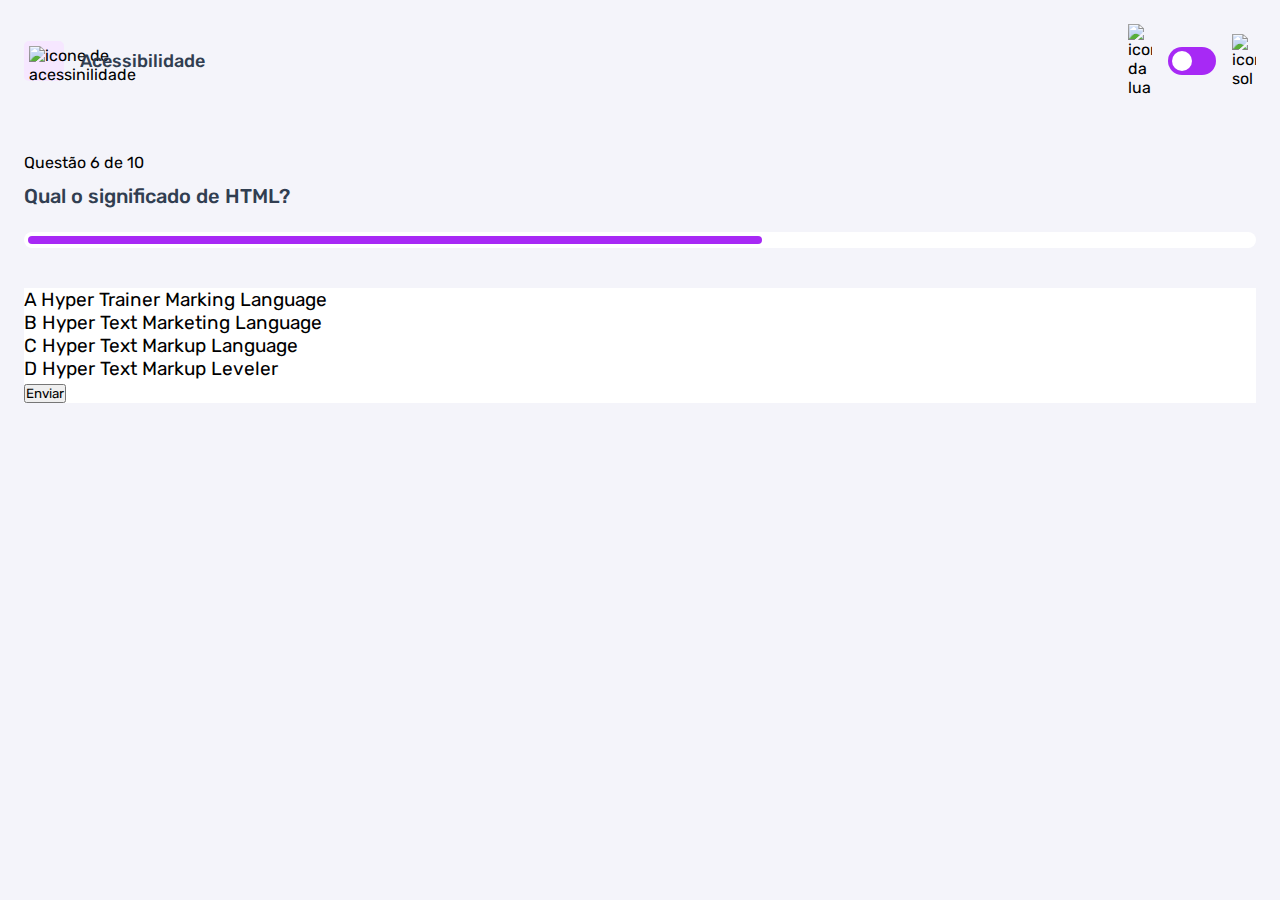
==== pages/quiz/quiz.html @ 9c6c68ba "estilização da pagina do quiz na metade" ====
<!DOCTYPE html>
<html lang="en">
<head>
    <meta charset="UTF-8">
    <meta name="viewport" content="width=device-width, initial-scale=1.0">
    <link rel="preconnect" href="https://fonts.googleapis.com">
    <link rel="preconnect" href="https://fonts.gstatic.com" crossorigin>
    <link href="https://fonts.googleapis.com/css2?family=Inter:wght@100..900&family=Rubik:ital,wght@0,300..900;1,300..900&display=swap" rel="stylesheet">
    <title>Quiz App</title>
    <link rel="stylesheet" href="quiz..css">
</head>
<body>
    <header>

        <div class="assunto">
            <div class="assunto_icone">
                <img src="../../assets/images/icon-accessibility.svg" alt="icone de acessinilidade">
            </div>

            <h1>Acessibilidade</h1>
        </div>

        <div class="tema">
            <img src="../../assets/images/icon-sun-dark.svg" alt="icon da lua">
            <button>
                <div></div>
            </button>
            <img src="../../assets/images/icon-moon-dark.svg" alt="icon sol">
        </div>
    </header>

    <main>
        <section class="pergunta"
            <p>Questão 6 de 10</p>

            <h2>Qual o significado de HTML?</h2>

            <div class="barra_progresso">
                <div></div>

            </div>
        </section>

        <section class="alternativas">
            <form action="">

                <label>

               <label for="Alternativa_a">
                 <input type="radio" id="alternativa_a">

                 <div>
                    <span>A</span>
                    Hyper Trainer Marking Language
                 </div>
               </label>

               <label for="alternativa_b">
                <input type="radio" id="alternativa_b">

                    <div>
                        <span>B</span>
                        Hyper Text Marketing Language
                    </div>
               </label>

                <label for="alternativa_c">
                    <input type="radio" id="alternativa_c">

                    <div>
                        <span>C</span>
                        Hyper Text Markup Language
                    </div>
                </label>

                <label for="alternativa_d">
                    <input type="radio" id="alternativa_d">

                    <div>
                        <span>D</span>
                        Hyper Text Markup Leveler
                    </div>
                </label>
            </form>

            <button>Enviar</button>
            
        </section>
    </main>
    
</body>
</html>
---- pages/quiz/quiz..css ----
*{
    margin: 0;
    padding: 0;
    box-sizing: border-box;
    font-family: "Rubik", sans-serif;
    -webkit-font-smoothing: antialiased;
}

:root {
    --bg-color: #f4f4fa;
    --purple: #a729f5;
    --prime-text-color: #313e51;
    --secondary-text-color: #626c7f;
    --button-bg: #fff;
    --shadow: 0px 16px 40px 0px rgba(143, 160, 193, 0.14);
    --bg-html: #fff1e9;
    --bg-css: #e0fdef;
    --bg-javascript: #ebf0ff;
    --bg-accessibility: #f6e7ff;
    --white: #fff;
    --bg-mobile:url(/assets/images/pattern-background-mobile-light.svg);
    --bg-desktop:url(/assets/images/pattern-background-desktop-light.svg);
}

body.escuro {
    --bg-color: #313e51;
    --bg-mobile: url(/assets/images/pattern-background-mobile-dark.svg);
    --bg-desktop: url(/assets/images/pattern-background-desktop-dark.svg);
    --prime-text-color: #fff;
    --secondary-text-color: #abc1e1;
    --button-bg: #3b4666;
    --shadow: 0px 16px 40px 0px rgba(49, 62, 81, 0.14);
}

body {
    height: 100svh;
    background: var(--bg-mobile) var(--bg-color);
    background-repeat: no-repeat;
    background-size: cover;
}

header {
    display: flex;
    justify-content: space-between;
    padding: 16px 24px;
}

.assunto {
    display: flex;
    align-items: center;
    gap: 16px;
}

.assunto_icone {
    background: var(--bg-accessibility);
    width: 40px;
    height: 40px;
    padding: 5px;
    border-radius: 5px;
}

.assunto_icone img{
    width: 100%;
}


.assunto h1{
    font-size: 18px;
    font-weight: 500;
    color: var(--prime-text-color);
}
.tema {
    padding: 8px 0;
    display: flex;
    align-items: center;
    gap: 8px;
}

.tema img {
    width: 16px;
}

.tema button {
    height: 20px;
    width: 32px;
    background: var(--purple);
    border: 0;
    border-radius: 999px;
    padding: 4px;
}

.tema button div {
    background: var(--white);
    width: 12px;
    height: 12px;
    border-radius: 999px;
}

main {
    padding: 32px 24px;
}

.pergunta {
    margin-bottom: 40px;
}

.pergunta p {
    font-style: italic;
    font-size: 14px;
    color: var(--secondary-text-color);
    margin-bottom: 12px;
}

.pergunta h2 {
    font-size: 20px;
    font-weight: 500;
    color: var(--prime-text-color);
    line-height: 24px;
    margin-bottom: 24px;
}

.barra_progresso {
    background: var(--button-bg);
    height: 16px;
    padding: 4px;
    border-radius: 999px;

}

.barra_progresso div {
    height: 100%;
    width: 60%;
    background: var(--purple);
    border-radius: 999px;
}

.alternativas form {
    display: flex;
    flex-direction: column;
    gap: 12px;
}

.alternativas label {
    display: block;
    background: var(--button-bg);
    display: 12px;
    font-size: 19px;
}

.alternativas input {
    display: none;
}

@media(min-width: 1100px) {
    .tema {
        gap: 16px;
    }

    .tema img {
        width: 24px;
    }

    .tema button {
        width: 48px;
        height: 28px;
    }

    .tema button div {
        width: 20px;
        height: 20px;
    }

}
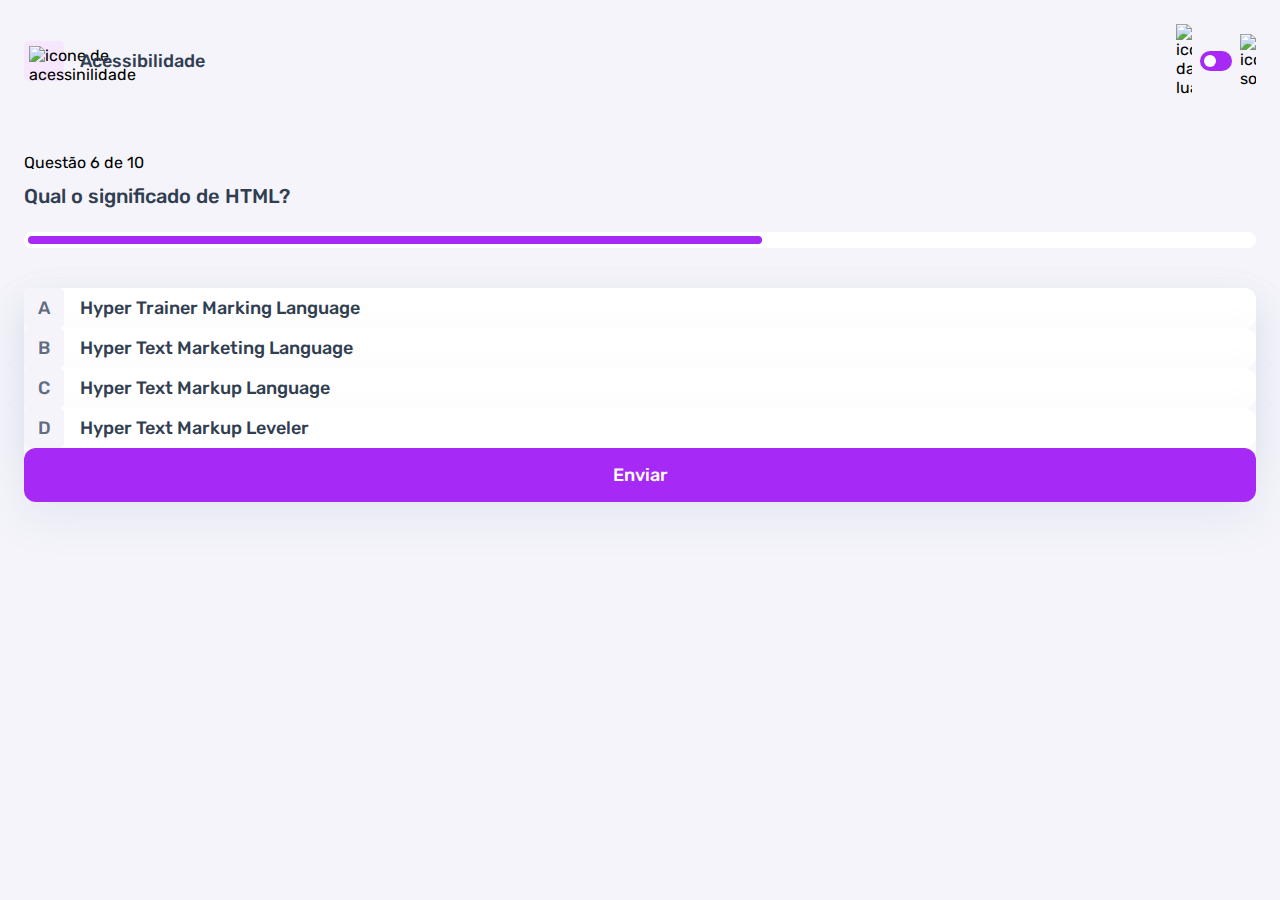
==== commit bac02128: "estilização da página quase completa" ====
--- a/pages/quiz/quiz.html
+++ b/pages/quiz/quiz.html
@@ -43,9 +43,7 @@
 
         <section class="alternativas">
             <form action="">
-
                 <label>
-
                <label for="Alternativa_a">
                  <input type="radio" id="alternativa_a">
 
@@ -66,7 +64,6 @@
 
                 <label for="alternativa_c">
                     <input type="radio" id="alternativa_c">
-
                     <div>
                         <span>C</span>
                         Hyper Text Markup Language
@@ -75,12 +72,12 @@
 
                 <label for="alternativa_d">
                     <input type="radio" id="alternativa_d">
-
                     <div>
                         <span>D</span>
                         Hyper Text Markup Leveler
                     </div>
                 </label>
+
             </form>
 
             <button>Enviar</button>
--- a/pages/quiz/quiz..css
+++ b/pages/quiz/quiz..css
@@ -138,18 +138,60 @@
     display: flex;
     flex-direction: column;
     gap: 12px;
+    margin-bottom: 12px;
 }
 
 .alternativas label {
     display: block;
     background: var(--button-bg);
     display: 12px;
-    font-size: 19px;
+    font-size: 18px;
+    font-weight: 500;
+    border-radius: 12px;
+    box-shadow: var(--shadow);
+    color: var(--prime-text-color);
+}
+
+.alternativas label:has(input:checked) {
+    
 }
 
 .alternativas input {
     display: none;
 }
+
+.alternativas div {
+    display: flex;
+    align-items: center;
+    gap: 16px;
+
+}
+
+.alternativas div span {
+    display: block;
+    width: 40px;
+    height: 40px;
+    background: var(--bg-color);
+    border-radius: 5px;
+    color: var(--secondary-text-color);
+
+    display: flex;
+    align-items: center;
+    justify-content: center;
+    flex-shrink: 0;
+
+}
+
+.alternativas button {
+    padding: 16px;
+    border-radius: 12px;
+    border: none;
+    background: var(--purple);
+    color: var(--white);
+    width: 100%;
+
+    font-size: 18px;
+    font-weight: 500;
 
 @media(min-width: 1100px) {
     .tema {
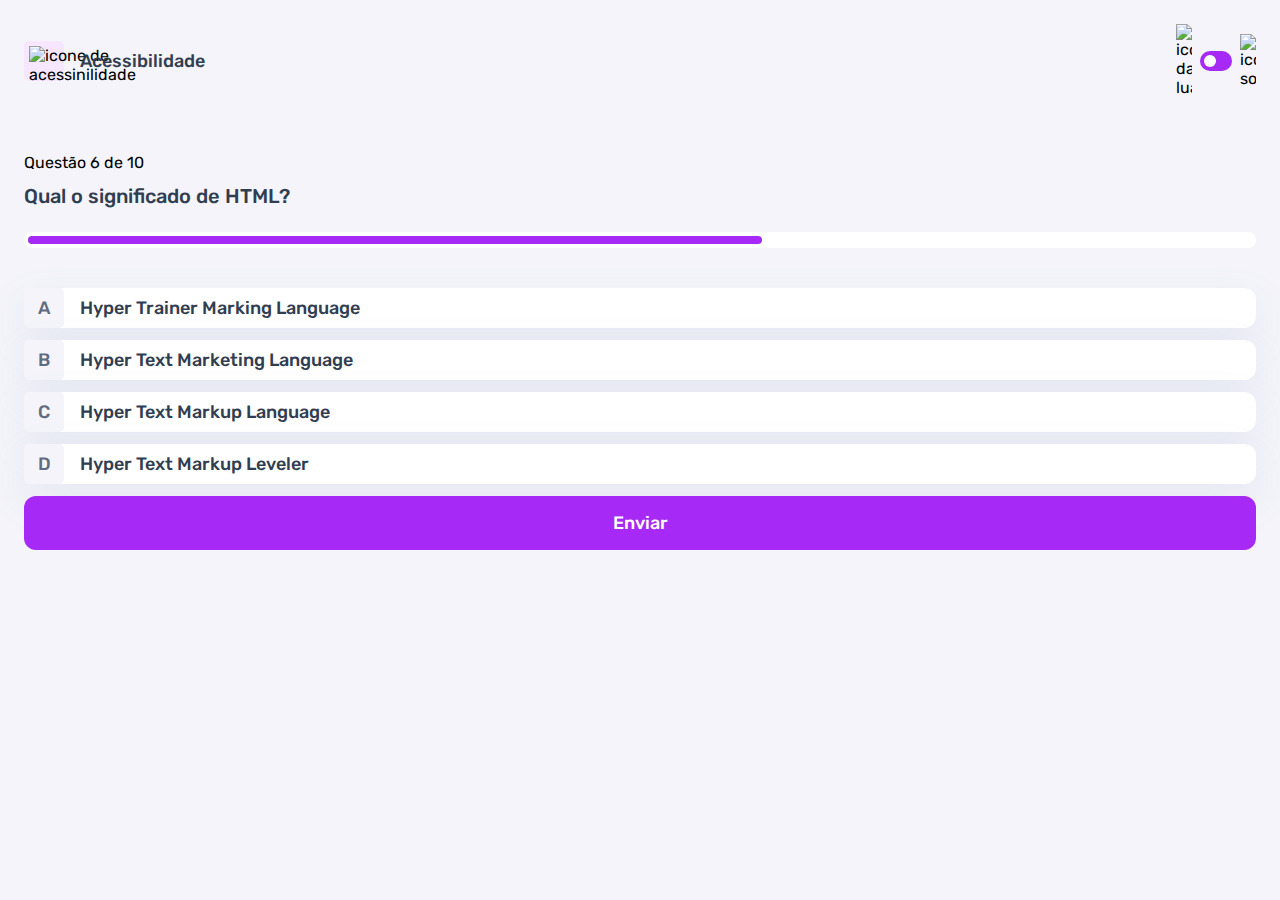
==== commit b080982c: "aducionadoo efeito de seleção das alternativas" ====
--- a/pages/quiz/quiz.html
+++ b/pages/quiz/quiz.html
@@ -43,9 +43,8 @@
 
         <section class="alternativas">
             <form action="">
-                <label>
                <label for="Alternativa_a">
-                 <input type="radio" id="alternativa_a">
+                 <input type="radio" id="alternativa_a" name="alternativa">
 
                  <div>
                     <span>A</span>
@@ -54,7 +53,7 @@
                </label>
 
                <label for="alternativa_b">
-                <input type="radio" id="alternativa_b">
+                 <input type="radio" id="alternativa_b" name="alternativa">
 
                     <div>
                         <span>B</span>
@@ -63,7 +62,7 @@
                </label>
 
                 <label for="alternativa_c">
-                    <input type="radio" id="alternativa_c">
+                    <input type="radio" id="alternativa_c" name="alternativa">
                     <div>
                         <span>C</span>
                         Hyper Text Markup Language
@@ -71,7 +70,7 @@
                 </label>
 
                 <label for="alternativa_d">
-                    <input type="radio" id="alternativa_d">
+                    <input type="radio" id="alternativa_d" name="alternativa">
                     <div>
                         <span>D</span>
                         Hyper Text Markup Leveler
--- a/pages/quiz/quiz..css
+++ b/pages/quiz/quiz..css
@@ -18,6 +18,8 @@
     --bg-javascript: #ebf0ff;
     --bg-accessibility: #f6e7ff;
     --white: #fff;
+    --green: #26d782;
+    --red: #ee5454;
     --bg-mobile:url(/assets/images/pattern-background-mobile-light.svg);
     --bg-desktop:url(/assets/images/pattern-background-desktop-light.svg);
 }
@@ -153,7 +155,13 @@
 }
 
 .alternativas label:has(input:checked) {
-    
+    outline: 3px solid var(--purple);
+
+    & span {
+        background: var(--purple);
+        color: var(--white);
+    }
+
 }
 
 .alternativas input {
@@ -211,5 +219,5 @@
         width: 20px;
         height: 20px;
     }
-
-}
+}
+}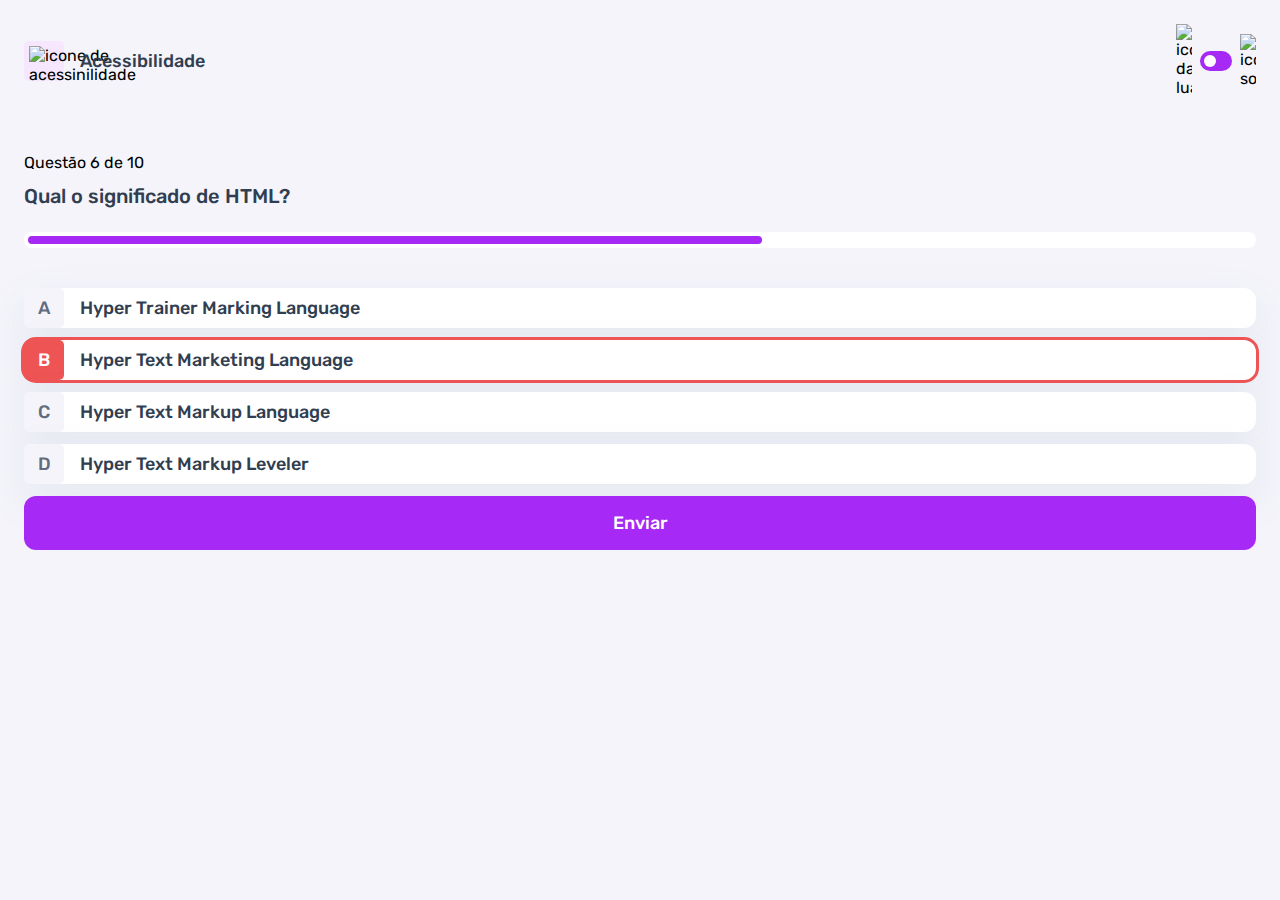
==== commit 27164e58: "adicionada o efeito para alternativas corretas e errdas" ====
--- a/pages/quiz/quiz.html
+++ b/pages/quiz/quiz.html
@@ -43,7 +43,7 @@
 
         <section class="alternativas">
             <form action="">
-               <label for="Alternativa_a">
+               <label for="Alternativa_a" id="correta">
                  <input type="radio" id="alternativa_a" name="alternativa">
 
                  <div>
@@ -52,7 +52,7 @@
                  </div>
                </label>
 
-               <label for="alternativa_b">
+               <label for="alternativa_b" id="errada">
                  <input type="radio" id="alternativa_b" name="alternativa">
 
                     <div>
--- a/pages/quiz/quiz..css
+++ b/pages/quiz/quiz..css
@@ -161,7 +161,24 @@
         background: var(--purple);
         color: var(--white);
     }
-
+.alternativas label#correta {
+        outline: 3px solid var(--green);
+
+        & span {
+            background: var(--green);
+            color: var(--white);
+        }
+    }
+
+}
+
+.alternativas label#errada {
+    outline: 3px solid var(--red);
+
+    & span {
+        background: var(--red);
+        color: var(--white);
+    }
 }
 
 .alternativas input {
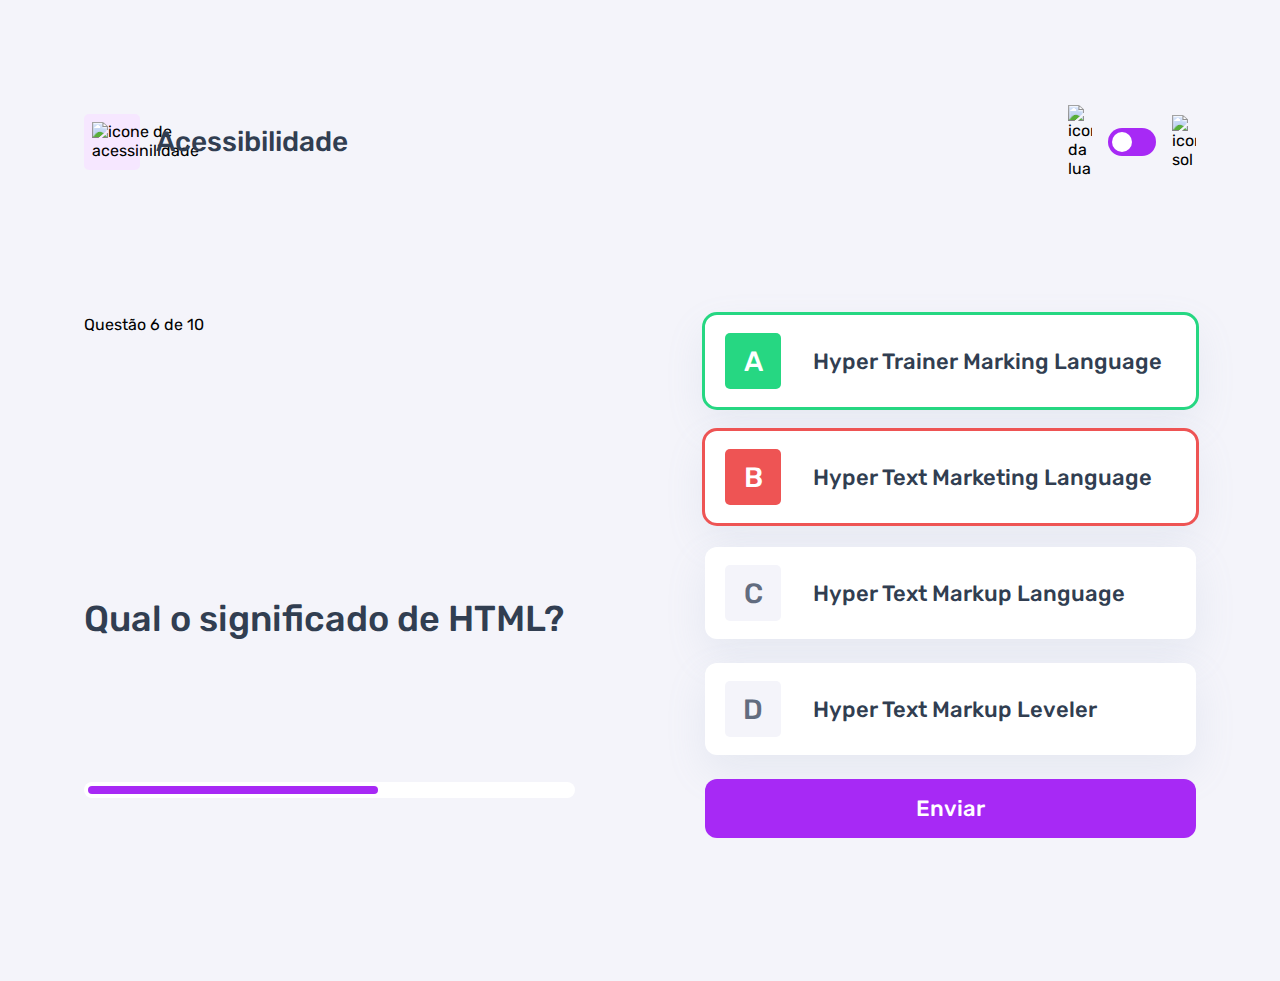
==== commit 80f36bc6: "adicionada a responsividade desktop" ====
--- a/pages/quiz/quiz.html
+++ b/pages/quiz/quiz.html
@@ -43,14 +43,14 @@
 
         <section class="alternativas">
             <form action="">
-               <label for="Alternativa_a" id="correta">
-                 <input type="radio" id="alternativa_a" name="alternativa">
-
-                 <div>
-                    <span>A</span>
-                    Hyper Trainer Marking Language
-                 </div>
-               </label>
+                <label for="alternativa_a" id="correta">
+                    <input type="radio" id="alternativa_a" name="alternativa">
+   
+                       <div>
+                           <span>A</span>
+                           Hyper Trainer Marking Language
+                       </div>
+                  </label>
 
                <label for="alternativa_b" id="errada">
                  <input type="radio" id="alternativa_b" name="alternativa">
--- a/pages/quiz/quiz..css
+++ b/pages/quiz/quiz..css
@@ -109,8 +109,8 @@
 .pergunta p {
     font-style: italic;
     font-size: 14px;
-    color: var(--secondary-text-color);
     margin-bottom: 12px;
+    color: var(--secondary-text-color);  
 }
 
 .pergunta h2 {
@@ -146,7 +146,7 @@
 .alternativas label {
     display: block;
     background: var(--button-bg);
-    display: 12px;
+    padding: 12px;
     font-size: 18px;
     font-weight: 500;
     border-radius: 12px;
@@ -161,16 +161,17 @@
         background: var(--purple);
         color: var(--white);
     }
+}
+
 .alternativas label#correta {
-        outline: 3px solid var(--green);
-
-        & span {
-            background: var(--green);
-            color: var(--white);
-        }
-    }
-
-}
+    outline: 3px solid var(--green);
+
+    & span {
+        background: var(--green);
+        color: var(--white);
+    }
+}
+
 
 .alternativas label#errada {
     outline: 3px solid var(--red);
@@ -217,8 +218,25 @@
 
     font-size: 18px;
     font-weight: 500;
+}
 
 @media(min-width: 1100px) {
+    header {
+        margin-block: 81px;
+        max-width: 1160px;
+        margin-inline: auto;
+      }
+
+    .assunto_icone {
+        width: 56px;
+        height: 56px;
+        padding: 8px;
+    }
+
+    .assunto h1 {
+        font-size: 28px;
+    }
+
     .tema {
         gap: 16px;
     }
@@ -236,5 +254,60 @@
         width: 20px;
         height: 20px;
     }
-}
-}+
+    main {
+        max-width: 1160px;
+        margin-inline: auto;
+
+        display: flex;
+        gap: 130px;
+    }
+
+    section {
+        width: 100%;
+    }
+
+    .pergunta{
+        display: flex;
+        flex-direction: column;
+        justify-content: space-between;
+    }
+
+    .pergunta p {
+        font-size: 20px;
+        line-height: 30px;
+        margin-bottom: 27px;
+    }
+
+    .pergunta h2{
+        font-size: 36px;
+        line-height: 42px;
+    }
+    
+    .alternativas form {
+        gap: 24px;
+        margin-bottom: 24px;
+    }
+
+    .alternativas label {
+        font-size: 22px;
+        padding: 18px 20px;
+    }
+
+    .alternativas div {
+        gap: 32px;
+    }
+
+    .alternativas div span {
+        width: 56px;
+        height: 56px;
+        font-size: 28px;
+    }
+
+    .alternativas button {
+        font-size: 22px;
+    }
+}
+   
+
+
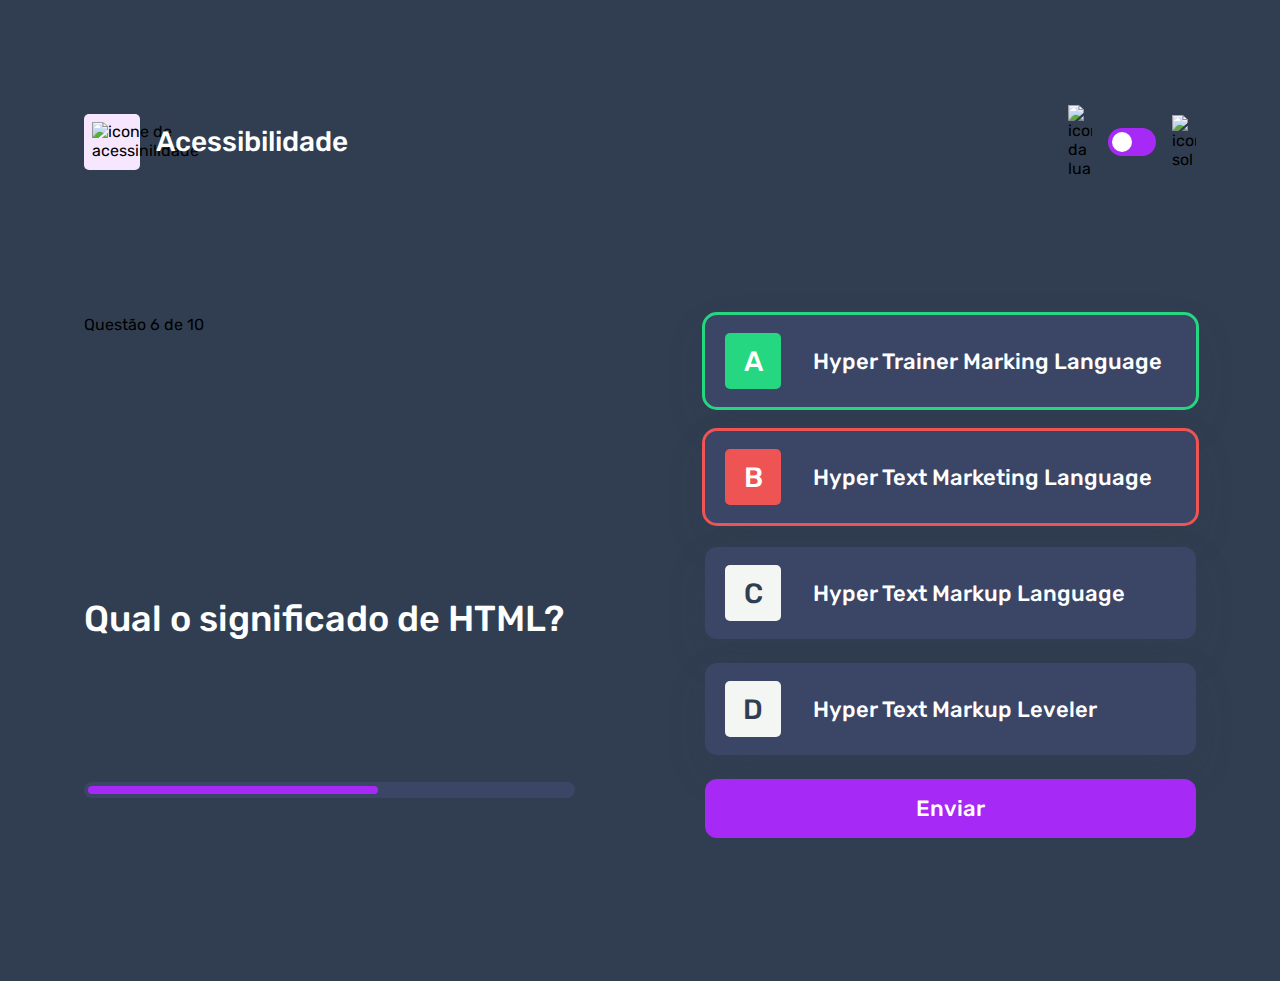
==== commit 8a61b801: "ajustes das cores do tema dark" ====
--- a/pages/quiz/quiz.html
+++ b/pages/quiz/quiz.html
@@ -9,7 +9,7 @@
     <title>Quiz App</title>
     <link rel="stylesheet" href="quiz..css">
 </head>
-<body>
+<body class="escuro">
     <header>
 
         <div class="assunto">
--- a/pages/quiz/quiz..css
+++ b/pages/quiz/quiz..css
@@ -7,8 +7,11 @@
 }
 
 :root {
-    --bg-color: #f4f4fa;
+    --bg-color: #f4f6fa;
+    --bg-span: #f4f6f4;
+    --color-span: #626e7f;
     --purple: #a729f5;
+    --purple-hover: rgba(167, 41, 245, 0.7);
     --prime-text-color: #313e51;
     --secondary-text-color: #626c7f;
     --button-bg: #fff;
@@ -26,6 +29,7 @@
 
 body.escuro {
     --bg-color: #313e51;
+    --color-span: #313e51;
     --bg-mobile: url(/assets/images/pattern-background-mobile-dark.svg);
     --bg-desktop: url(/assets/images/pattern-background-desktop-dark.svg);
     --prime-text-color: #fff;
@@ -152,6 +156,14 @@
     border-radius: 12px;
     box-shadow: var(--shadow);
     color: var(--prime-text-color);
+    cursor: pointer;
+}
+
+.alternativas label:hover {
+    & span {
+        background: var(--bg-accessibility);
+        color: var(--purple);
+    }
 }
 
 .alternativas label:has(input:checked) {
@@ -197,9 +209,9 @@
     display: block;
     width: 40px;
     height: 40px;
-    background: var(--bg-color);
+    background: var(--bg-span);
     border-radius: 5px;
-    color: var(--secondary-text-color);
+    color: var(--color-span);
 
     display: flex;
     align-items: center;
@@ -218,6 +230,11 @@
 
     font-size: 18px;
     font-weight: 500;
+    transition: backgroud 0.3s;
+}
+
+.alternativas button:hover {
+    background: var(--purple-hover);
 }
 
 @media(min-width: 1100px) {
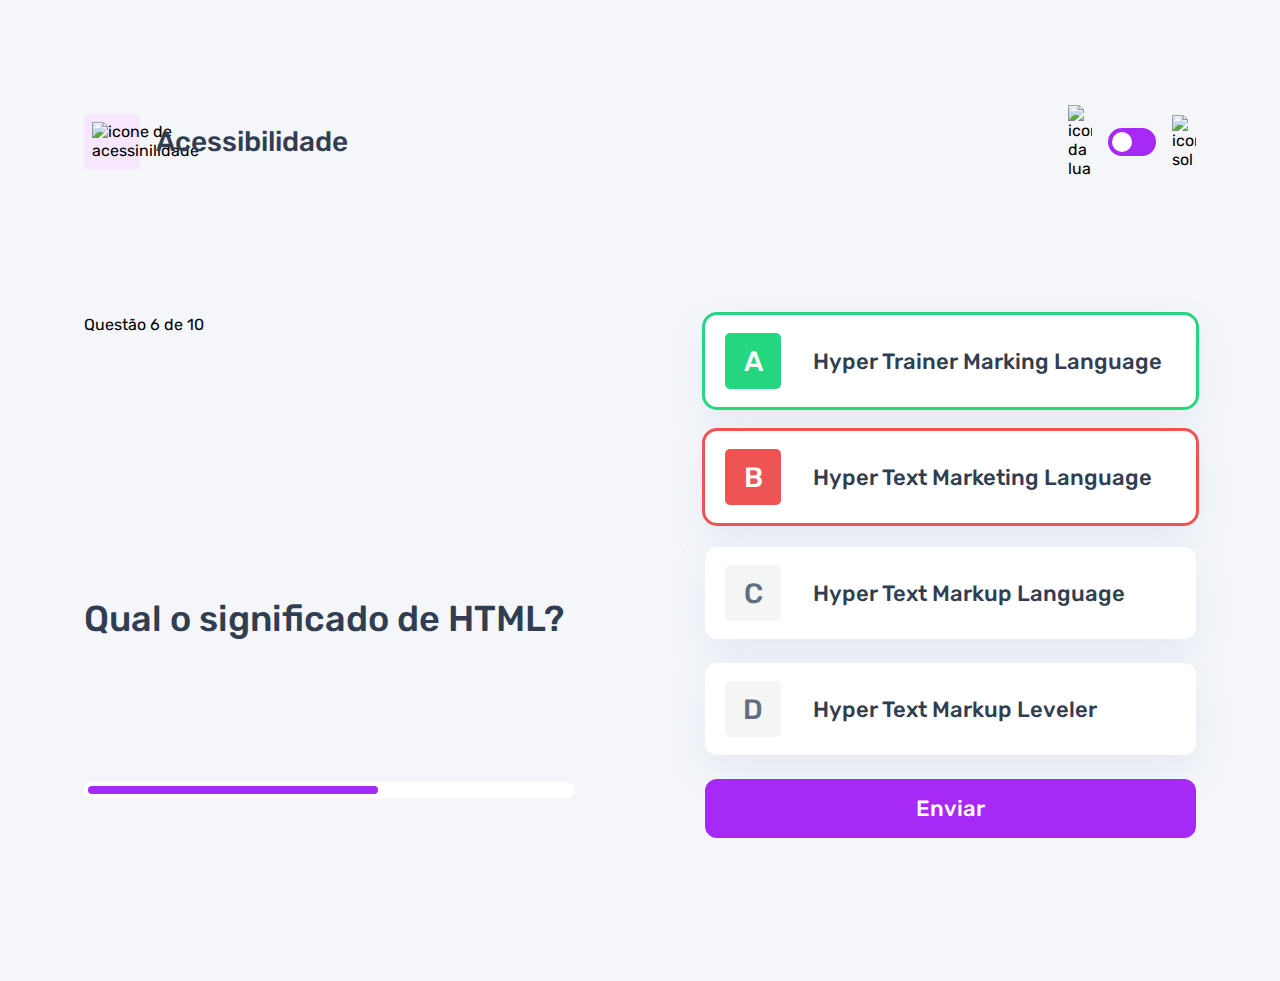
==== commit 12220a02: "ajuste do fundo para desktop" ====
--- a/pages/quiz/quiz.html
+++ b/pages/quiz/quiz.html
@@ -9,7 +9,7 @@
     <title>Quiz App</title>
     <link rel="stylesheet" href="quiz..css">
 </head>
-<body class="escuro">
+<body >
     <header>
 
         <div class="assunto">
--- a/pages/quiz/quiz..css
+++ b/pages/quiz/quiz..css
@@ -238,6 +238,12 @@
 }
 
 @media(min-width: 1100px) {
+    body {
+        background: var(--bg-desktop) var(--bg-color);
+        background-size: cover;
+        background-repeat: no-repeat;
+    }   
+
     header {
         margin-block: 81px;
         max-width: 1160px;
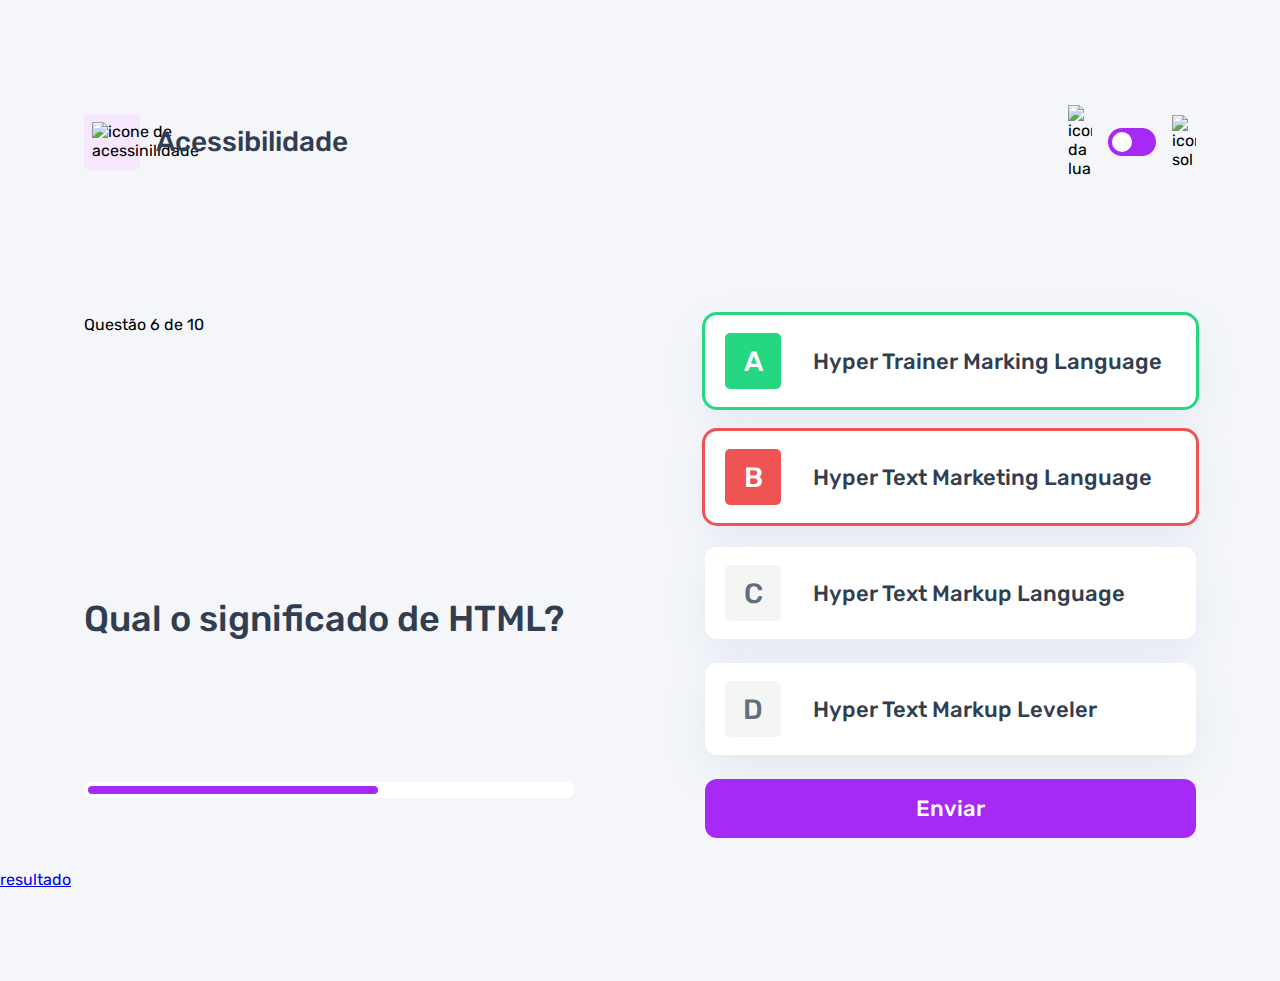
==== commit 0c3034ff: "adição do header no resultado.html" ====
--- a/pages/quiz/quiz.html
+++ b/pages/quiz/quiz.html
@@ -83,6 +83,7 @@
             
         </section>
     </main>
+    <a href="../quiz/resultados/resultados.html">resultado</a>
     
 </body>
 </html>